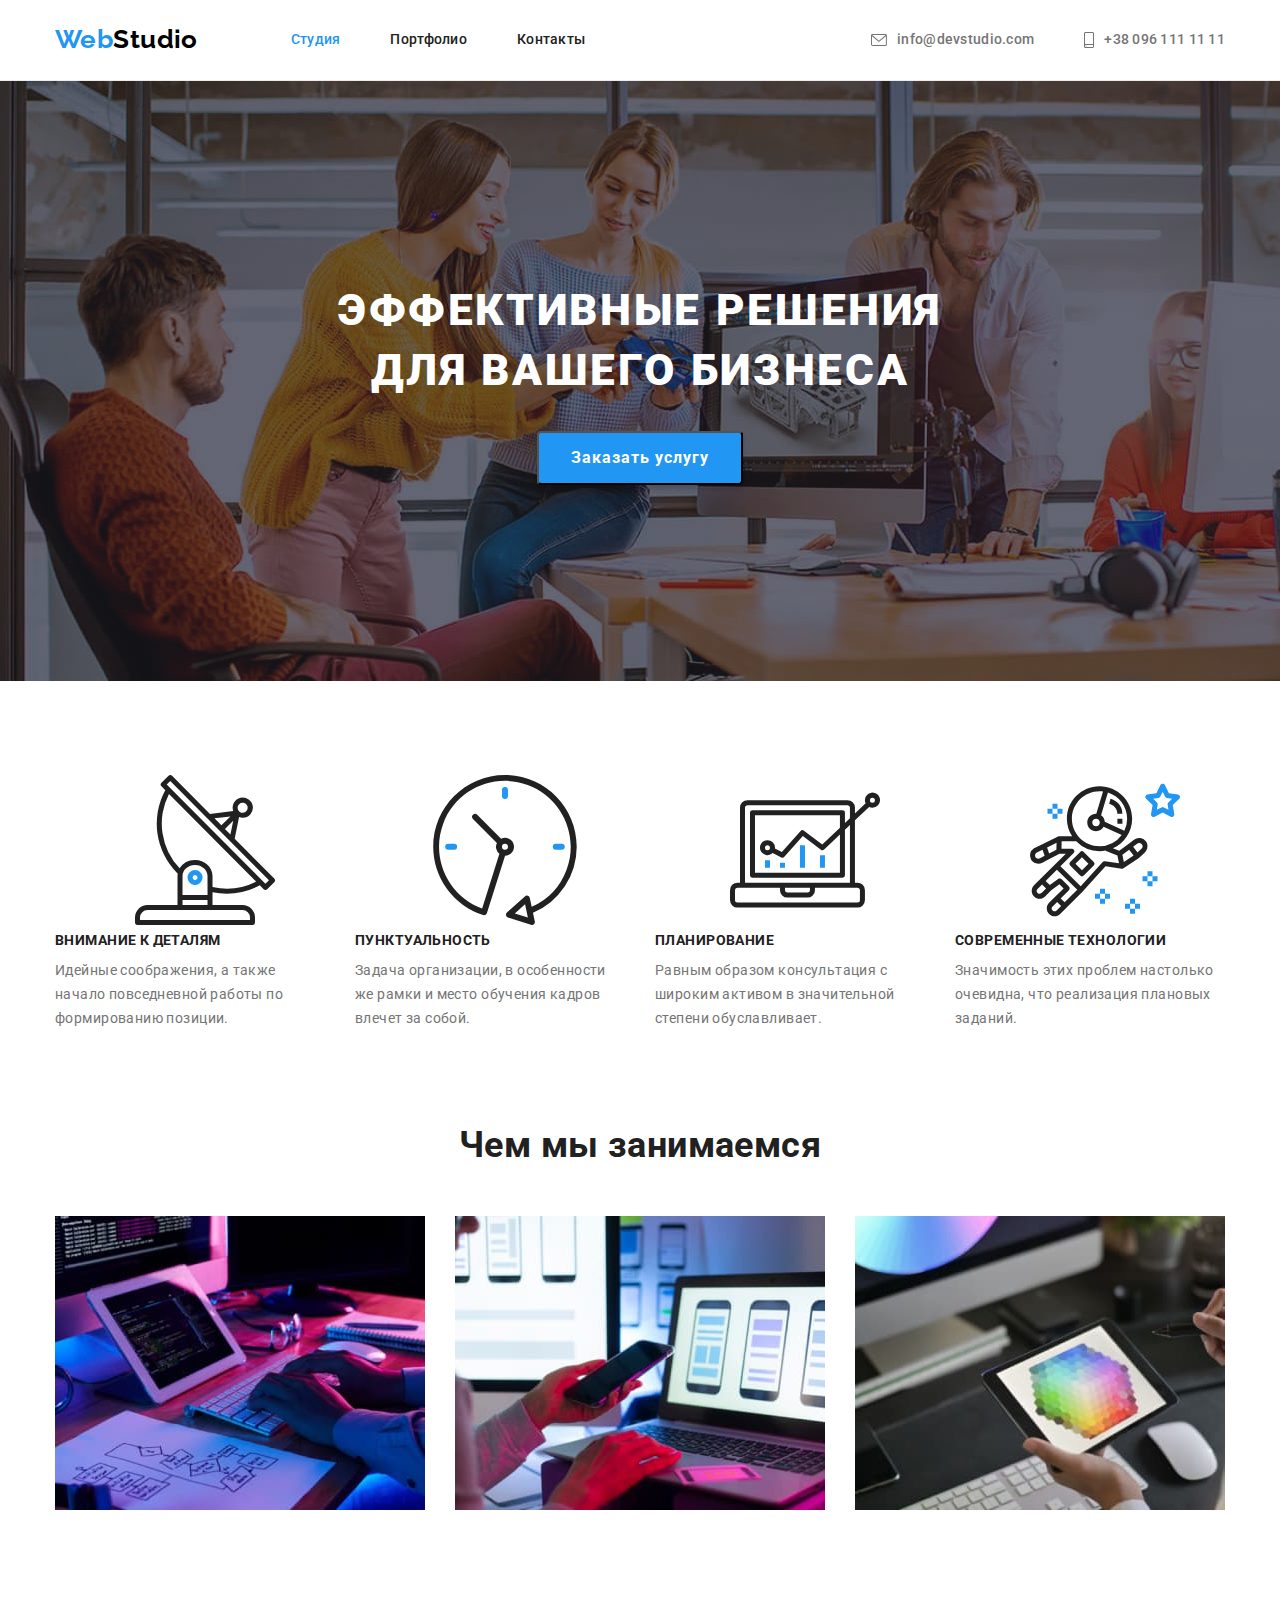
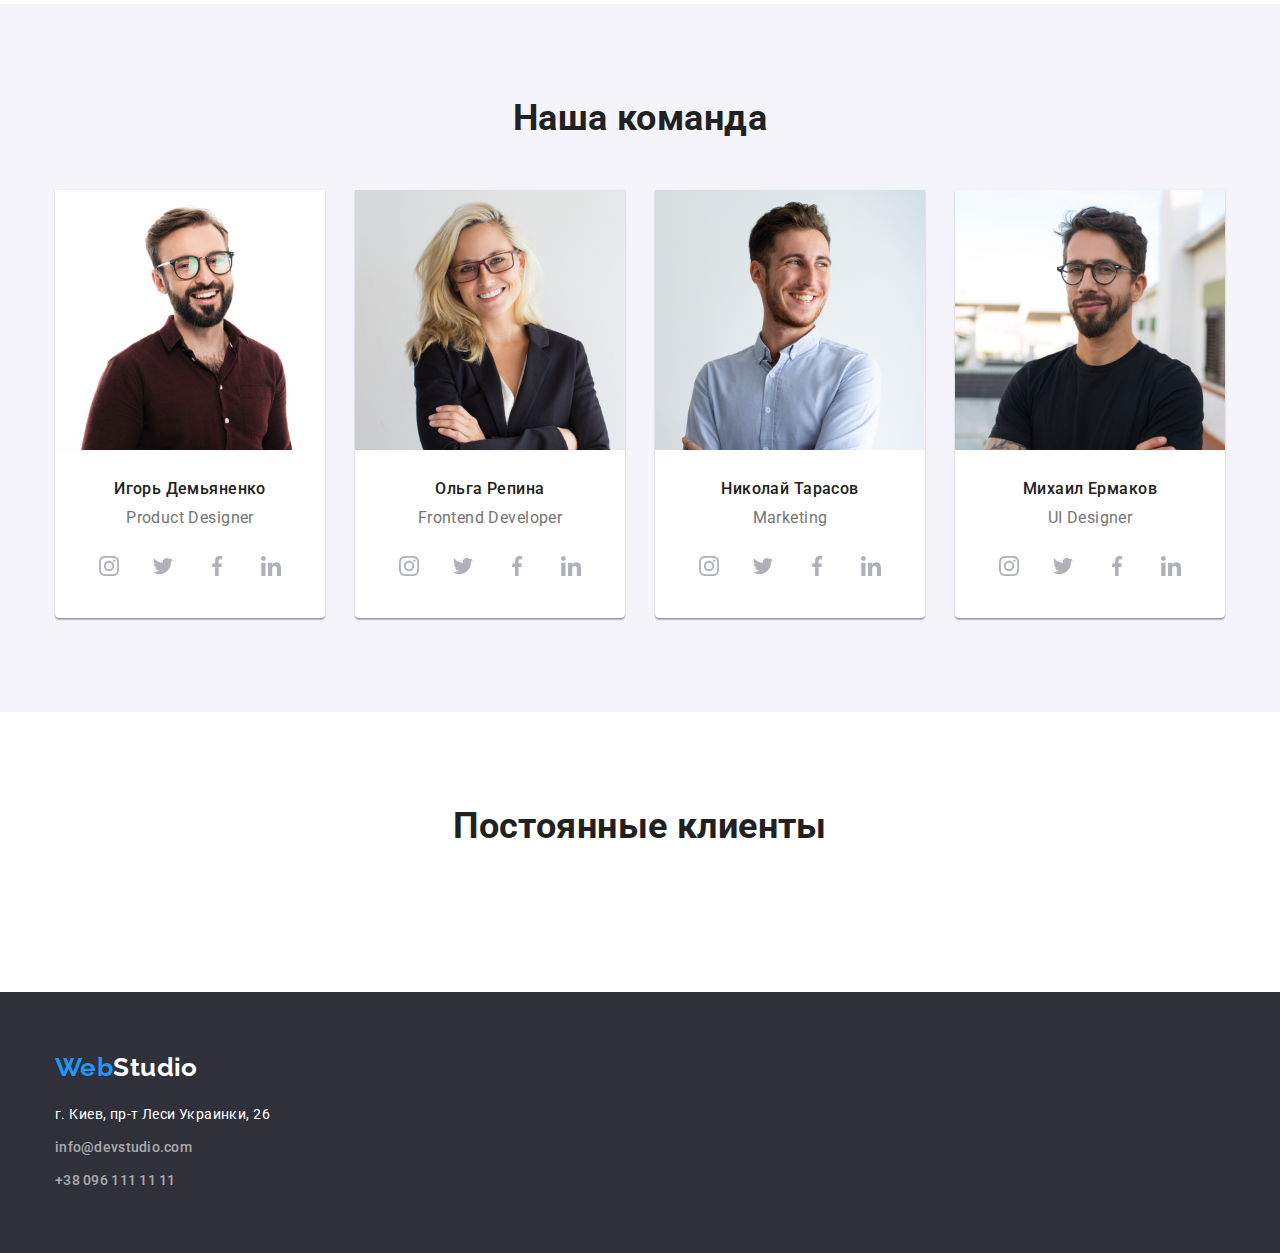
==== index.html @ d8e85909 "Add files via upload" ====
<!DOCTYPE html>
<html lang="ru">
  <head>
    <meta charset="UTF-8" />
    <meta http-equiv="X-UA-Compatible" content="IE=edge" />
    <meta name="viewport" content="width=device-width, initial-scale=1.0" />
    <title>Document</title>
    <link rel="preconnect" href="https://fonts.gstatic.com" />
    <link
      href="https://fonts.googleapis.com/css2?family=Raleway:wght@700&family=Roboto:wght@400;500;700;900&display=swap"
      rel="stylesheet"
    />
    <link
      rel="stylesheet"
      href="https://cdnjs.cloudflare.com/ajax/libs/modern-normalize/1.0.0/modern-normalize.min.css"
    />
    <link rel="stylesheet" href="./css/style.css" />
  </head>
  <body>
    <!--Site heading-->
    <header class="page-header">
      <div class="header-container container">
        <nav class="navigation">
          <a href="" class="logo"><span class="accent-logo">Web</span>Studio</a>
          <ul class="nav-list list">
            <li class="item"><a href="./index.html" class="link current">Студия</a></li>
            <li class="item"><a href="./portfolio.html" class="link">Портфолио</a></li>
            <li class="item"><a href="" class="link">Контакты</a></li>
          </ul>
        </nav>
        <ul class="contacts-nav list">
          <li class="item">
            <a class="contact-link link" href="mailto:info@devstudio.com">
              <svg class="contact-icon" width="16" height="12">
                <use href="./images/icons.svg#icon-mail"></use>
              </svg>
              info@devstudio.com
            </a>
          </li>
          <li class="item">
            <a class="contact-link link" href="tel:+380961111111">
              <svg class="contact-icon" width="10" height="16">
                <use href="./images/icons.svg#icon-tel"></use>
              </svg>
              +38 096 111 11 11
            </a>
          </li>
        </ul>
      </div>
    </header>
    <!--Main heading (hero)-->
    <main>
      <section class="hero">
        <div class="hero-container">
          <h1 class="hero-title">Эффективные решения для вашего бизнеса</h1>
          <button type="button" class="main-button">Заказать услугу</button>
        </div>
      </section>
      <!--Advantages-->
      <section class="section advantages-section">
        <div class="container">
          <ul class="advantages-list list">
            <li class="advantages-item">
              <div>
                <svg>
                  <use href="./images/icons.svg#icon-antenna"></use>
                </svg>
              </div>
              <h3 class="title">Внимание к деталям</h3>
              <p>
                Идейные соображения, а также начало повседневной работы по формированию позиции.
              </p>
            </li>
            <li class="advantages-item">
              <div>
                <svg>
                  <use href="./images/icons.svg#icon-clock"></use>
                </svg>
              </div>
              <h3 class="title">Пунктуальность</h3>
              <p>
                Задача организации, в особенности же рамки и место обучения кадров влечет за собой.
              </p>
            </li>
            <li class="advantages-item">
              <div>
                <svg>
                  <use href="./images/icons.svg#icon-diagram"></use>
                </svg>
              </div>
              <h3 class="title">Планирование</h3>
              <p>
                Равным образом консультация с широким активом в значительной степени обуславливает.
              </p>
            </li>
            <li class="advantages-item">
              <div>
                <svg>
                  <use href="./images/icons.svg#icon-astronaut"></use>
                </svg>
              </div>
              <h3 class="title">Современные технологии</h3>
              <p>Значимость этих проблем настолько очевидна, что реализация плановых заданий.</p>
            </li>
          </ul>
        </div>
      </section>
      <!--Our work-->
      <section class="section ourwork-section">
        <div class="container">
          <h2 class="section-title">Чем мы занимаемся</h2>
          <ul class="work-list list">
            <li class="work-item">
              <img
                src="./images/box1.jpg"
                alt="человек набирает текст на клавиатуре"
                width="370"
                class="work-image"
              />
            </li>
            <li class="work-item">
              <img src="./images/box2.jpg" alt="телефон в руках" width="370" class="work-image" />
            </li>
            <li class="work-item">
              <img src="./images/box3.jpg" alt="планшет в руках" width="370" class="work-image" />
            </li>
          </ul>
        </div>
      </section>
      <!--Our team-->
      <section class="section team-section">
        <div class="container team-container">
          <h2 class="section-title">Наша команда</h2>
          <ul class="team-list list">
            <li class="team-item">
              <img
                class="team-image"
                src="./images/foto1.jpg"
                alt="фото мужчины"
                width="270"
                class="team-image"
              />
              <div class="team-item-description">
                <h3 class="title">Игорь Демьяненко</h3>
                <p class="text">Product Designer</p>
                <ul class="social-list list">
                  <li class="social-list-item">
                    <a href="" class="social-list-link link">
                      <svg class="social-list-icon">
                        <use href="./images/icons.svg#icon-instagram"></use>
                      </svg>
                    </a>
                  </li>
                  <li class="social-list-item">
                    <a href="" class="social-list-link link">
                      <svg class="social-list-icon">
                        <use href="./images/icons.svg#icon-twitter"></use>
                      </svg>
                    </a>
                  </li>
                  <li class="social-list-item">
                    <a href="" class="social-list-link link">
                      <svg class="social-list-icon">
                        <use href="./images/icons.svg#icon-facebook"></use>
                      </svg>
                    </a>
                  </li>
                  <li class="social-list-item">
                    <a href="" class="social-list-link link">
                      <svg class="social-list-icon">
                        <use href="./images/icons.svg#icon-linkedin"></use>
                      </svg>
                    </a>
                  </li>
                </ul>
              </div>
            </li>

            <li class="team-item">
              <img
                class="team-image"
                src="./images/foto2.jpg"
                alt="фото женщины"
                width="270"
                class="team-image"
              />
              <div class="team-item-description">
                <h3 class="title">Ольга Репина</h3>
                <p class="text">Frontend Developer</p>
                <ul class="social-list list">
                  <li class="social-list-item">
                    <a href="" class="social-list-link link">
                      <svg class="social-list-icon">
                        <use href="./images/icons.svg#icon-instagram"></use>
                      </svg>
                    </a>
                  </li>
                  <li class="social-list-item">
                    <a href="" class="social-list-link link">
                      <svg class="social-list-icon">
                        <use href="./images/icons.svg#icon-twitter"></use>
                      </svg>
                    </a>
                  </li>
                  <li class="social-list-item">
                    <a href="" class="social-list-link link">
                      <svg class="social-list-icon">
                        <use href="./images/icons.svg#icon-facebook"></use>
                      </svg>
                    </a>
                  </li>
                  <li class="social-list-item">
                    <a href="" class="social-list-link link">
                      <svg class="social-list-icon">
                        <use href="./images/icons.svg#icon-linkedin"></use>
                      </svg>
                    </a>
                  </li>
                </ul>
              </div>
            </li>

            <li class="team-item">
              <img
                class="team-image"
                src="./images/foto3.jpg"
                alt="фото мужчины"
                width="270"
                class="team-image"
              />
              <div class="team-item-description">
                <h3 class="title">Николай Тарасов</h3>
                <p class="text">Marketing</p>
                <ul class="social-list list">
                  <li class="social-list-item">
                    <a href="" class="social-list-link link">
                      <svg class="social-list-icon">
                        <use href="./images/icons.svg#icon-instagram"></use>
                      </svg>
                    </a>
                  </li>
                  <li class="social-list-item">
                    <a href="" class="social-list-link link">
                      <svg class="social-list-icon">
                        <use href="./images/icons.svg#icon-twitter"></use>
                      </svg>
                    </a>
                  </li>
                  <li class="social-list-item">
                    <a href="" class="social-list-link link">
                      <svg class="social-list-icon">
                        <use href="./images/icons.svg#icon-facebook"></use>
                      </svg>
                    </a>
                  </li>
                  <li class="social-list-item">
                    <a href="" class="social-list-link link">
                      <svg class="social-list-icon">
                        <use href="./images/icons.svg#icon-linkedin"></use>
                      </svg>
                    </a>
                  </li>
                </ul>
              </div>
            </li>

            <li class="team-item">
              <img
                class="team-image"
                src="./images/foto4.jpg"
                alt="фото мужчины"
                width="270"
                class="team-image"
              />
              <div class="team-item-description">
                <h3 class="title">Михаил Ермаков</h3>
                <p class="text">UI Designer</p>
                <ul class="social-list list">
                  <li class="social-list-item">
                    <a href="" class="social-list-link link">
                      <svg class="social-list-icon">
                        <use href="./images/icons.svg#icon-instagram"></use>
                      </svg>
                    </a>
                  </li>
                  <li class="social-list-item">
                    <a href="" class="social-list-link link">
                      <svg class="social-list-icon">
                        <use href="./images/icons.svg#icon-twitter"></use>
                      </svg>
                    </a>
                  </li>
                  <li class="social-list-item">
                    <a href="" class="social-list-link link">
                      <svg class="social-list-icon">
                        <use href="./images/icons.svg#icon-facebook"></use>
                      </svg>
                    </a>
                  </li>
                  <li class="social-list-item">
                    <a href="" class="social-list-link link">
                      <svg class="social-list-icon">
                        <use href="./images/icons.svg#icon-linkedin"></use>
                      </svg>
                    </a>
                  </li>
                </ul>
              </div>
            </li>
          </ul>
        </div>
      </section>
      <section class="section clients-section">
        <div class="container">
          <h2 class="section-title">Постоянные клиенты</h2>
          <ul class="clients-list list">
            <li><a href=""></a></li>
            <li><a href=""></a></li>
            <li><a href=""></a></li>
            <li><a href=""></a></li>
            <li><a href=""></a></li>
            <li><a href=""></a></li>
          </ul>
        </div>
      </section>
    </main>
    <footer class="footer">
      <div class="container">
        <a href="/" class="logo-light"><span class="accent-logo">Web</span>Studio</a>
        <ul class="footer-contacts list">
          <li class="footer-item">
            <address class="address">г. Киев, пр-т Леси Украинки, 26</address>
          </li>
          <li class="footer-item">
            <a href="mailto:info@devstudio.com" class="footer-contact">info@devstudio.com</a>
          </li>
          <li class="footer-item">
            <a href="tel:+380961111111" class="footer-contact">+38 096 111 11 11</a>
          </li>
        </ul>
      </div>
    </footer>
  </body>
</html>
---- css/style.css ----
:root {
  --primery-text-color: #757575;
  --title-text-color: #212121;
  --accent-color: #2196f3;
  --primery-bgc: #fff;
  --secondary-bgc: #f5f4fa;
  --accent-bgc: #2f303a;
  --accent-hover-color: #188ce8;
  --web-color: #000;
}

html {
  box-sizing: border-box;
}

*,
*::before,
*::after {
  box-sizing: inherit;
}

body {
  background-color: var(--primery-bgc);
  color: var(--primery-text-color);

  font-family: Roboto, sans-serif;
  letter-spacing: 0.03em;
  font-size: 14px;
  line-height: 1.71;
}

h1,
h2,
h3,
h4,
h5,
h6,
p {
  margin-top: 0;
  margin-bottom: 0;
}

img {
  display: block;
}

.list {
  padding: 0;
  margin: 0;
  list-style: none;
}

.link {
  text-decoration: none;
}

.container {
  width: 1200px;
  margin: 0 auto;
  padding-left: 15px;
  padding-right: 15px;
}

.section {
  padding-top: 94px;
  padding-bottom: 94px;
}

.visually-hidden {
  position: absolute;
  width: 1px;
  height: 1px;
  margin: -1px;
  border: 0;
  padding: 0;

  white-space: nowrap;
  clip-path: inset(100%);
  clip: rect(0 0 0 0);
  overflow: hidden;
}

/* ============ Шапка сайта ========== */

.page-header {
  border-bottom: 1px solid #ececec;
}

/* =========== Стилизация логотипа =========*/

.logo {
  margin-right: 93px;

  color: var(--web-color);

  font-family: Raleway, sans-serif;
  font-weight: bold;
  font-size: 26px;
  line-height: 1.2;
}
.accent-logo {
  color: var(--accent-color);
}

/* ============== Стилизация панели навигации =====*/

.navigation a,
.contacts-nav a {
  text-decoration: none;
}

.nav-list {
  display: flex;
}

.nav-list .item + .item {
  margin-left: 50px;
}

.nav-list .link {
  display: block;
  padding-top: 32px;
  padding-bottom: 32px;

  color: var(--title-text-color);

  font-weight: 500;
  font-size: 14px;
  line-height: 1.14;
  letter-spacing: 0.02em;
}

.nav-list .link:hover,
.nav-list .link:focus {
  color: var(--accent-color);
}

.nav-list .link.current {
  color: var(--accent-color);
}

.contacts-nav {
  display: flex;
  margin-left: auto;
}

.contacts-nav .item + .item {
  margin-left: 50px;
}

.contact-link {
  display: flex;
  align-items: center;
  color: var(--primery-text-color);

  font-weight: 500;
  font-size: 14px;
  line-height: 1.14;
  letter-spacing: 0.02em;
}

.contact-link:hover,
.contact-link:focus {
  color: var(--accent-color);
}

.header-container,
.navigation {
  display: flex;
  align-items: center;
}

.contact-link:hover .contact-icon,
.contact-link:focus .contact-icon {
  fill: var(--accent-color);
}

.contact-icon {
  margin-right: 10px;
  fill: var(--primery-text-color);
}

/* =========== Hero =============*/

.hero {
  padding: 200px 0;
  max-width: 1600px;
  height: 600px;
  background-color: #c4c4c4;
  background-image: linear-gradient(to right, rgba(47, 48, 58, 0.4), rgba(47, 48, 58, 0.4)),
    url('../images/hero.jpg');
}

.hero-container {
  display: block;
  width: 696px;
  text-align: center;
  margin-left: auto;
  margin-right: auto;
}

.hero-title {
  margin-bottom: 30px;

  color: var(--primery-bgc);

  font-weight: 900;
  font-size: 44px;
  line-height: 1.36;
  text-align: center;
  letter-spacing: 0.06em;
  text-transform: uppercase;
}
.main-button {
  display: inline-block;
  border-radius: 4px;
  min-width: 200px;
  padding: 10px 32px;

  color: var(--primery-bgc);
  background-color: var(--accent-color);
  box-shadow: 0px 4px 4px rgba(0, 0, 0, 0.15);

  font-family: inherit;
  font-weight: bold;
  font-size: 16px;
  line-height: 1.87;
  align-items: center;
  text-align: center;
  letter-spacing: 0.06em;
}

.main-button:hover,
.main-button:focus {
  background-color: var(--accent-hover-color);
}

/* ============= Sections =============*/

.section-title {
  color: var(--title-text-color);

  font-weight: bold;
  font-size: 36px;
  line-height: 1.16;
  text-align: center;
}

/* ============= Advantages Section =========*/

.advantages-section {
  padding-bottom: 47px;
}

.advantages-list .title {
  margin-bottom: 10px;

  color: var(--title-text-color);

  font-weight: bold;
  font-size: 14px;
  line-height: 1.14;
  text-transform: uppercase;
}

.advantages-list {
  display: flex;
}

.advantages-item {
  width: 270px;
}

.advantages-item:not(:last-child) {
  margin-right: 30px;
}
/* ========== Our works section ===========*/

.work-list {
  display: flex;
}

.work-item + .work-item {
  margin-left: 30px;
}

.ourwork-section {
  padding-top: 47px;
}

.ourwork-section .section-title {
  margin-bottom: 50px;
}

/* ========== Our team section ===========*/

.team-section .section-title {
  margin-bottom: 50px;
}

.team-section {
  background-color: var(--secondary-bgc);
}

.team-list {
  display: flex;
}

.team-item + .team-item {
  margin-left: 30px;
}

.team-item {
  width: 270px;
  background-color: var(--primery-bgc);
  box-shadow: 0px 1px 3px rgba(0, 0, 0, 0.12), 0px 1px 1px rgba(0, 0, 0, 0.14),
    0px 2px 1px rgba(0, 0, 0, 0.2);
  border-radius: 0px 0px 4px 4px;
}

.team-item-description {
  margin-top: 30px;
  margin-bottom: 30px;
  padding-left: 32px;
  padding-right: 32px;
}

.team-list .title {
  margin-bottom: 10px;

  color: var(--title-text-color);

  font-weight: 500;
  font-size: 16px;
  line-height: 1.18;
  text-align: center;
}

.team-list .text {
  margin-bottom: 16px;
  font-size: 16px;
  line-height: 1.18;
  text-align: center;
}

.social-list {
  display: flex;
  justify-content: space-between;
}

.social-list-link {
  display: flex;
  align-items: center;
  justify-content: center;
  width: 44px;
  height: 44px;
  background-color: transparent;
  border-radius: 50%;
}

.social-list-link:hover,
.social-list-link:focus {
  background-color: var(--accent-color);
}

.social-list-icon {
  width: 20px;
  height: 20px;
  fill: #afb1b8;
}

.social-list-link:hover .social-list-icon,
.social-list-link:focus .social-list-icon {
  fill: var(--primery-bgc);
}

/* ============ Clients section ============= */
.clients-section .section-title {
  margin-bottom: 50px;
}

/* =========== Footer =========*/

.footer {
  padding-top: 60px;
  padding-bottom: 60px;

  background-color: var(--accent-bgc);
}
.footer a {
  text-decoration: none;
}
.logo-light {
  display: block;
  margin-bottom: 20px;
  color: var(--primery-bgc);

  font-family: Raleway, sans-serif;
  font-weight: bold;
  font-size: 26px;
  line-height: 1.2;
}

.footer-item {
  margin-bottom: 9px;
}
.footer-item:last-child {
  margin-bottom: 0;
}

.address {
  color: var(--primery-bgc);

  font-style: normal;
  font-size: 14px;
  line-height: 1.71;
}
.footer-contact {
  color: rgba(255, 255, 255, 0.6);

  font-weight: 500;
  font-size: 14px;
  line-height: 1.14;
  letter-spacing: 0.02em;
}
.footer-contact:hover,
.footer-contact:focus {
  color: var(--accent-color);
}

/* ============== Portfolio page =============*/

/* ============ Buttons (filtr) section ==========*/
/* .buttons-container {
  width: 611px;
  margin: 0 auto 34px;
} */

.buttons-list {
  display: flex;
  justify-content: center;
  margin-bottom: 50px;
}
.button-item + .button-item {
  margin-left: 8px;
}

.button {
  padding: 6px 22px;
  border: 0;
  border-radius: 4px;
  box-shadow: 0px 3px 1px rgba(0, 0, 0, 0.1), 0px 1px 2px rgba(0, 0, 0, 0.08),
    0px 2px 2px rgba(0, 0, 0, 0.12);

  color: var(--title-text-color);
  background-color: var(--secondary-bgc);
  font-family: inherit;
  font-weight: 500;
  font-size: 16px;
  line-height: 1.62;
  text-align: center;
  cursor: pointer;
}
.button:hover,
.button:focus,
.button:active {
  color: var(--primery-bgc);
  background-color: var(--accent-color);
}

/* ============ Galery section ============*/
.work-items {
  display: flex;
  flex-wrap: wrap;
}

.work-items .item {
  width: 370px;
}

.work-items .item:not(:nth-child(3n)) {
  margin-right: 30px;
}
.work-items .item:not(:nth-last-child(-n + 3)) {
  margin-bottom: 30px;
}

.item-description {
  padding: 20px 24px;
  border: 1px solid #eee;
  border-top: transparent;
}

.work-items .title {
  margin-bottom: 4px;

  color: var(--title-text-color);

  font-weight: bold;
  font-size: 18px;
  line-height: 2;
  letter-spacing: 0.06em;
}
.work-items a {
  color: var(--primery-text-color);
  text-decoration: none;
}
.work-items p {
  font-size: 16px;
  line-height: 1.87;
}
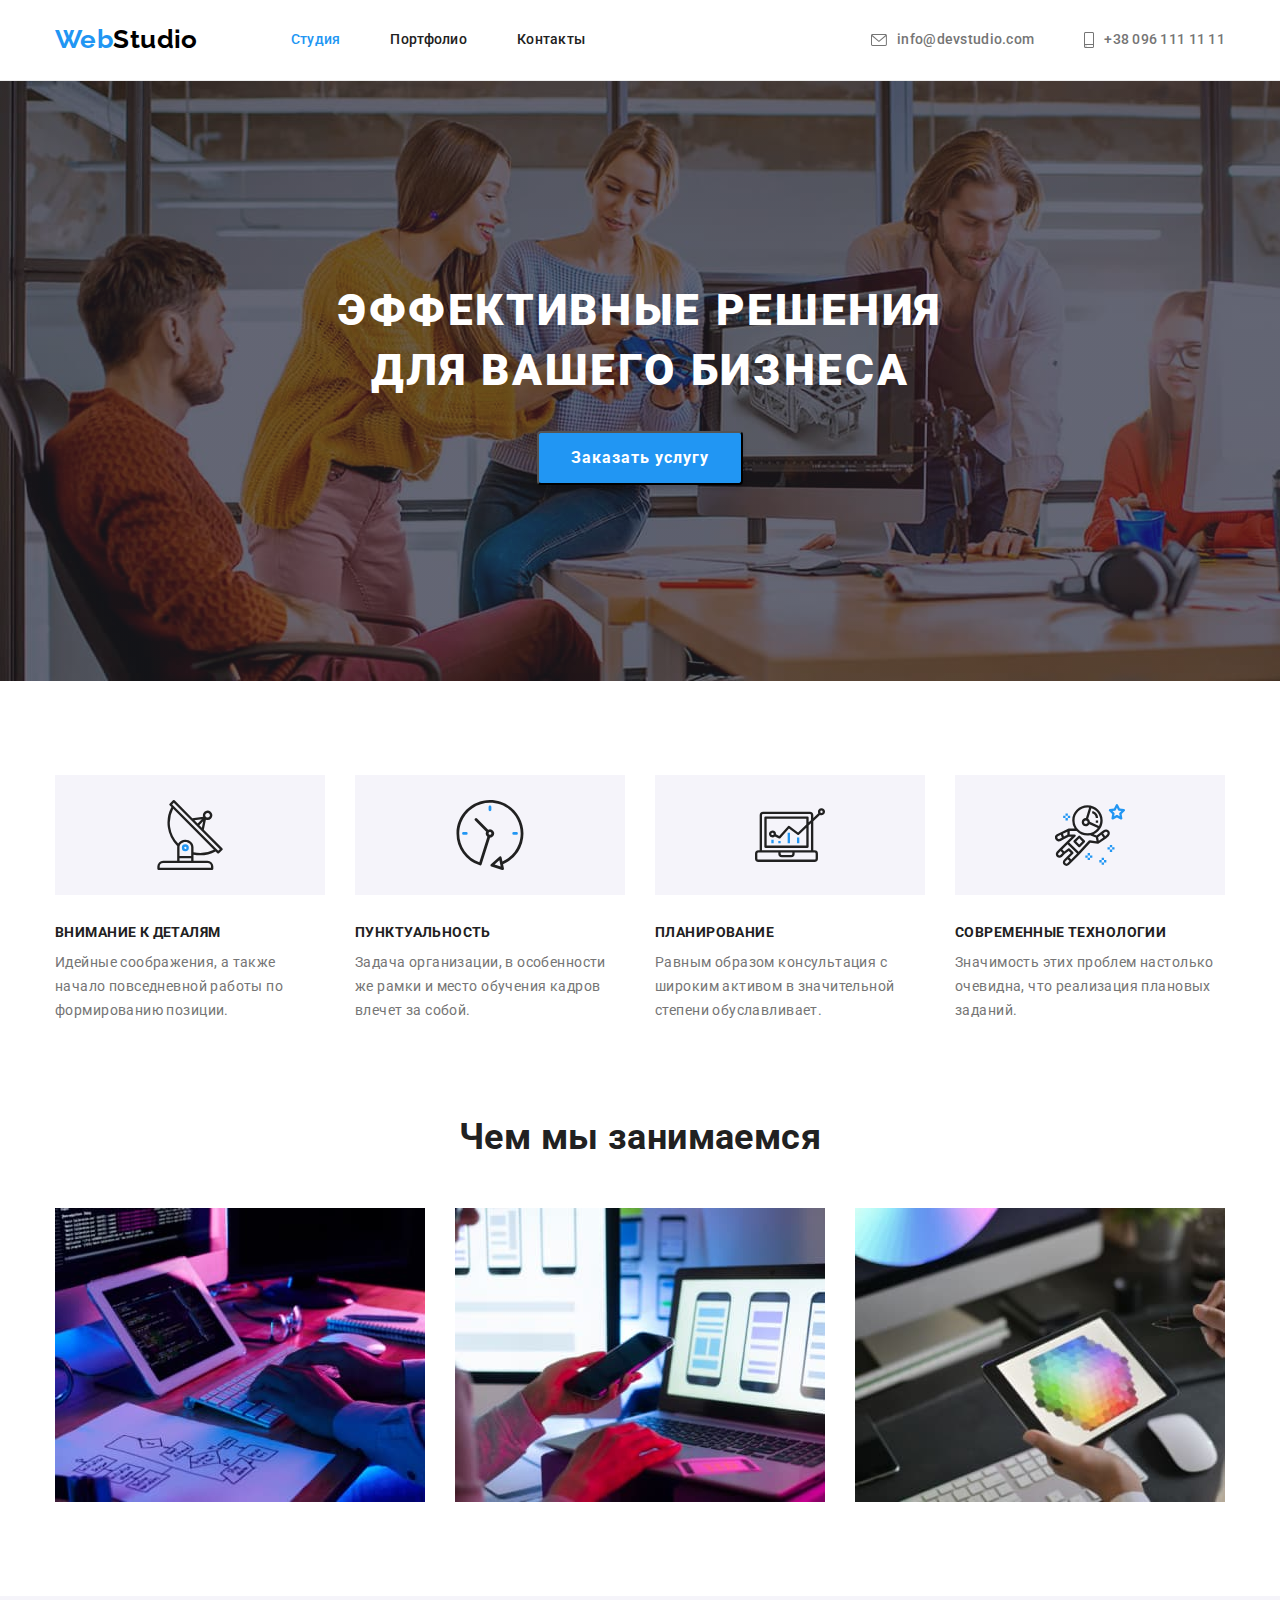
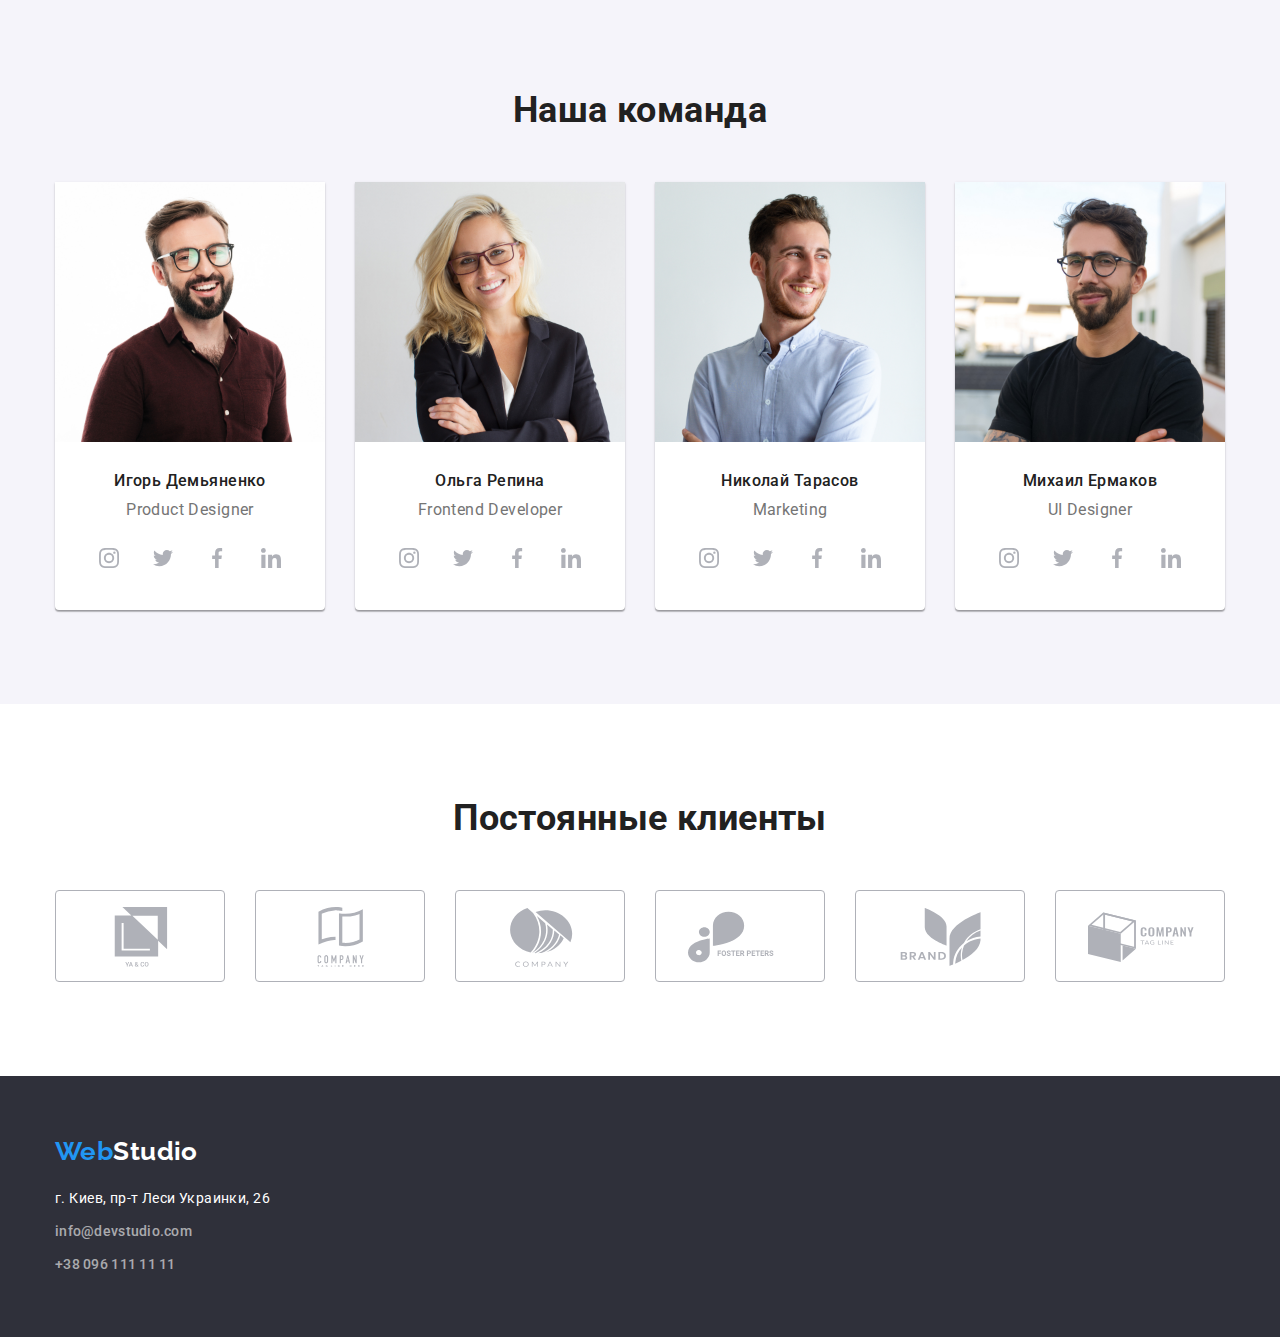
==== commit f58a56b2: "Добавлена секция клиенты" ====
--- a/index.html
+++ b/index.html
@@ -23,8 +23,12 @@
         <nav class="navigation">
           <a href="" class="logo"><span class="accent-logo">Web</span>Studio</a>
           <ul class="nav-list list">
-            <li class="item"><a href="./index.html" class="link current">Студия</a></li>
-            <li class="item"><a href="./portfolio.html" class="link">Портфолио</a></li>
+            <li class="item">
+              <a href="./index.html" class="link current">Студия</a>
+            </li>
+            <li class="item">
+              <a href="./portfolio.html" class="link">Портфолио</a>
+            </li>
             <li class="item"><a href="" class="link">Контакты</a></li>
           </ul>
         </nav>
@@ -61,46 +65,52 @@
         <div class="container">
           <ul class="advantages-list list">
             <li class="advantages-item">
-              <div>
-                <svg>
+              <div class="advantages-icon-container">
+                <svg class="advantages-icon" width="70" height="70">
                   <use href="./images/icons.svg#icon-antenna"></use>
                 </svg>
               </div>
               <h3 class="title">Внимание к деталям</h3>
               <p>
-                Идейные соображения, а также начало повседневной работы по формированию позиции.
+                Идейные соображения, а также начало повседневной работы по
+                формированию позиции.
               </p>
             </li>
             <li class="advantages-item">
-              <div>
-                <svg>
+              <div class="advantages-icon-container">
+                <svg class="advantages-icon" width="70" height="70">
                   <use href="./images/icons.svg#icon-clock"></use>
                 </svg>
               </div>
               <h3 class="title">Пунктуальность</h3>
               <p>
-                Задача организации, в особенности же рамки и место обучения кадров влечет за собой.
+                Задача организации, в особенности же рамки и место обучения
+                кадров влечет за собой.
               </p>
             </li>
             <li class="advantages-item">
-              <div>
-                <svg>
+              <div class="advantages-icon-container">
+                <svg class="advantages-icon" width="70" height="70">
                   <use href="./images/icons.svg#icon-diagram"></use>
                 </svg>
               </div>
               <h3 class="title">Планирование</h3>
               <p>
-                Равным образом консультация с широким активом в значительной степени обуславливает.
+                Равным образом консультация с широким активом в значительной
+                степени обуславливает.
               </p>
             </li>
             <li class="advantages-item">
-              <div>
-                <svg>
+              <div class="advantages-icon-container">
+                <svg class="advantages-icon" width="70" height="70">
                   <use href="./images/icons.svg#icon-astronaut"></use>
                 </svg>
               </div>
               <h3 class="title">Современные технологии</h3>
-              <p>Значимость этих проблем настолько очевидна, что реализация плановых заданий.</p>
+              <p>
+                Значимость этих проблем настолько очевидна, что реализация
+                плановых заданий.
+              </p>
             </li>
           </ul>
         </div>
@@ -119,10 +129,20 @@
               />
             </li>
             <li class="work-item">
-              <img src="./images/box2.jpg" alt="телефон в руках" width="370" class="work-image" />
+              <img
+                src="./images/box2.jpg"
+                alt="телефон в руках"
+                width="370"
+                class="work-image"
+              />
             </li>
             <li class="work-item">
-              <img src="./images/box3.jpg" alt="планшет в руках" width="370" class="work-image" />
+              <img
+                src="./images/box3.jpg"
+                alt="планшет в руках"
+                width="370"
+                class="work-image"
+              />
             </li>
           </ul>
         </div>
@@ -310,32 +330,77 @@
           </ul>
         </div>
       </section>
+
+      <!-- Clients-section -->
+
       <section class="section clients-section">
         <div class="container">
           <h2 class="section-title">Постоянные клиенты</h2>
           <ul class="clients-list list">
-            <li><a href=""></a></li>
-            <li><a href=""></a></li>
-            <li><a href=""></a></li>
-            <li><a href=""></a></li>
-            <li><a href=""></a></li>
-            <li><a href=""></a></li>
+            <li>
+              <a class="client-link link" href="">
+                <svg class="client-icon" width="106" height="60">
+                  <use href="./images/icons.svg#icon-client1"></use>
+                </svg>
+              </a>
+            </li>
+            <li>
+              <a class="client-link link" href="">
+                <svg class="client-icon" width="106" height="60">
+                  <use href="./images/icons.svg#icon-client2"></use>
+                </svg>
+              </a>
+            </li>
+            <li>
+              <a class="client-link link" href="">
+                <svg class="client-icon" width="106" height="60">
+                  <use href="./images/icons.svg#icon-client3"></use>
+                </svg>
+              </a>
+            </li>
+            <li>
+              <a class="client-link link" href="">
+                <svg class="client-icon" width="106" height="60">
+                  <use href="./images/icons.svg#icon-client4"></use>
+                </svg>
+              </a>
+            </li>
+            <li>
+              <a class="client-link link" href="">
+                <svg class="client-icon" width="106" height="60">
+                  <use href="./images/icons.svg#icon-client5"></use>
+                </svg>
+              </a>
+            </li>
+            <li>
+              <a class="client-link link" href="">
+                <svg class="client-icon" width="106" height="60">
+                  <use href="./images/icons.svg#icon-client6"></use>
+                </svg>
+              </a>
+            </li>
           </ul>
         </div>
       </section>
     </main>
     <footer class="footer">
       <div class="container">
-        <a href="/" class="logo-light"><span class="accent-logo">Web</span>Studio</a>
+        <a href="/" class="logo-light"
+          ><span class="accent-logo">Web</span>Studio</a
+        >
         <ul class="footer-contacts list">
           <li class="footer-item">
             <address class="address">г. Киев, пр-т Леси Украинки, 26</address>
           </li>
           <li class="footer-item">
-            <a href="mailto:info@devstudio.com" class="footer-contact">info@devstudio.com</a>
+            <a href="mailto:info@devstudio.com" class="footer-contact"
+              >info@devstudio.com</a
+            >
           </li>
           <li class="footer-item">
-            <a href="tel:+380961111111" class="footer-contact">+38 096 111 11 11</a>
+            <a href="tel:+380961111111" class="footer-contact"
+              >+38 096 111 11 11</a
+            >
           </li>
         </ul>
       </div>
--- a/css/style.css
+++ b/css/style.css
@@ -187,8 +187,12 @@
   max-width: 1600px;
   height: 600px;
   background-color: #c4c4c4;
-  background-image: linear-gradient(to right, rgba(47, 48, 58, 0.4), rgba(47, 48, 58, 0.4)),
-    url('../images/hero.jpg');
+  background-image: linear-gradient(
+      to right,
+      rgba(47, 48, 58, 0.4),
+      rgba(47, 48, 58, 0.4)
+    ),
+    url("../images/hero.jpg");
 }
 
 .hero-container {
@@ -273,6 +277,16 @@
 
 .advantages-item:not(:last-child) {
   margin-right: 30px;
+}
+
+.advantages-icon-container {
+  width: 270px;
+  height: 120px;
+  margin-bottom: 30px;
+  background-color: #f5f4fa;
+}
+.advantages-icon {
+  margin: 25px 100px;
 }
 /* ========== Our works section ===========*/
 
@@ -379,6 +393,33 @@
   margin-bottom: 50px;
 }
 
+.clients-list {
+  display: flex;
+  justify-content: space-between;
+}
+
+.client-link {
+  display: block;
+  width: 170px;
+  height: 92px;
+  border: 1px solid #afb1b8;
+  border-radius: 4px;
+}
+
+.client-link:hover,
+.client-link:focus {
+  border-color: var(--accent-color);
+}
+
+.client-icon {
+  margin: 16px 32px;
+  fill: #afb1b8;
+}
+
+.client-link:hover .client-icon,
+.client-link:focus .client-icon {
+  fill: var(--accent-color);
+}
 /* =========== Footer =========*/
 
 .footer {
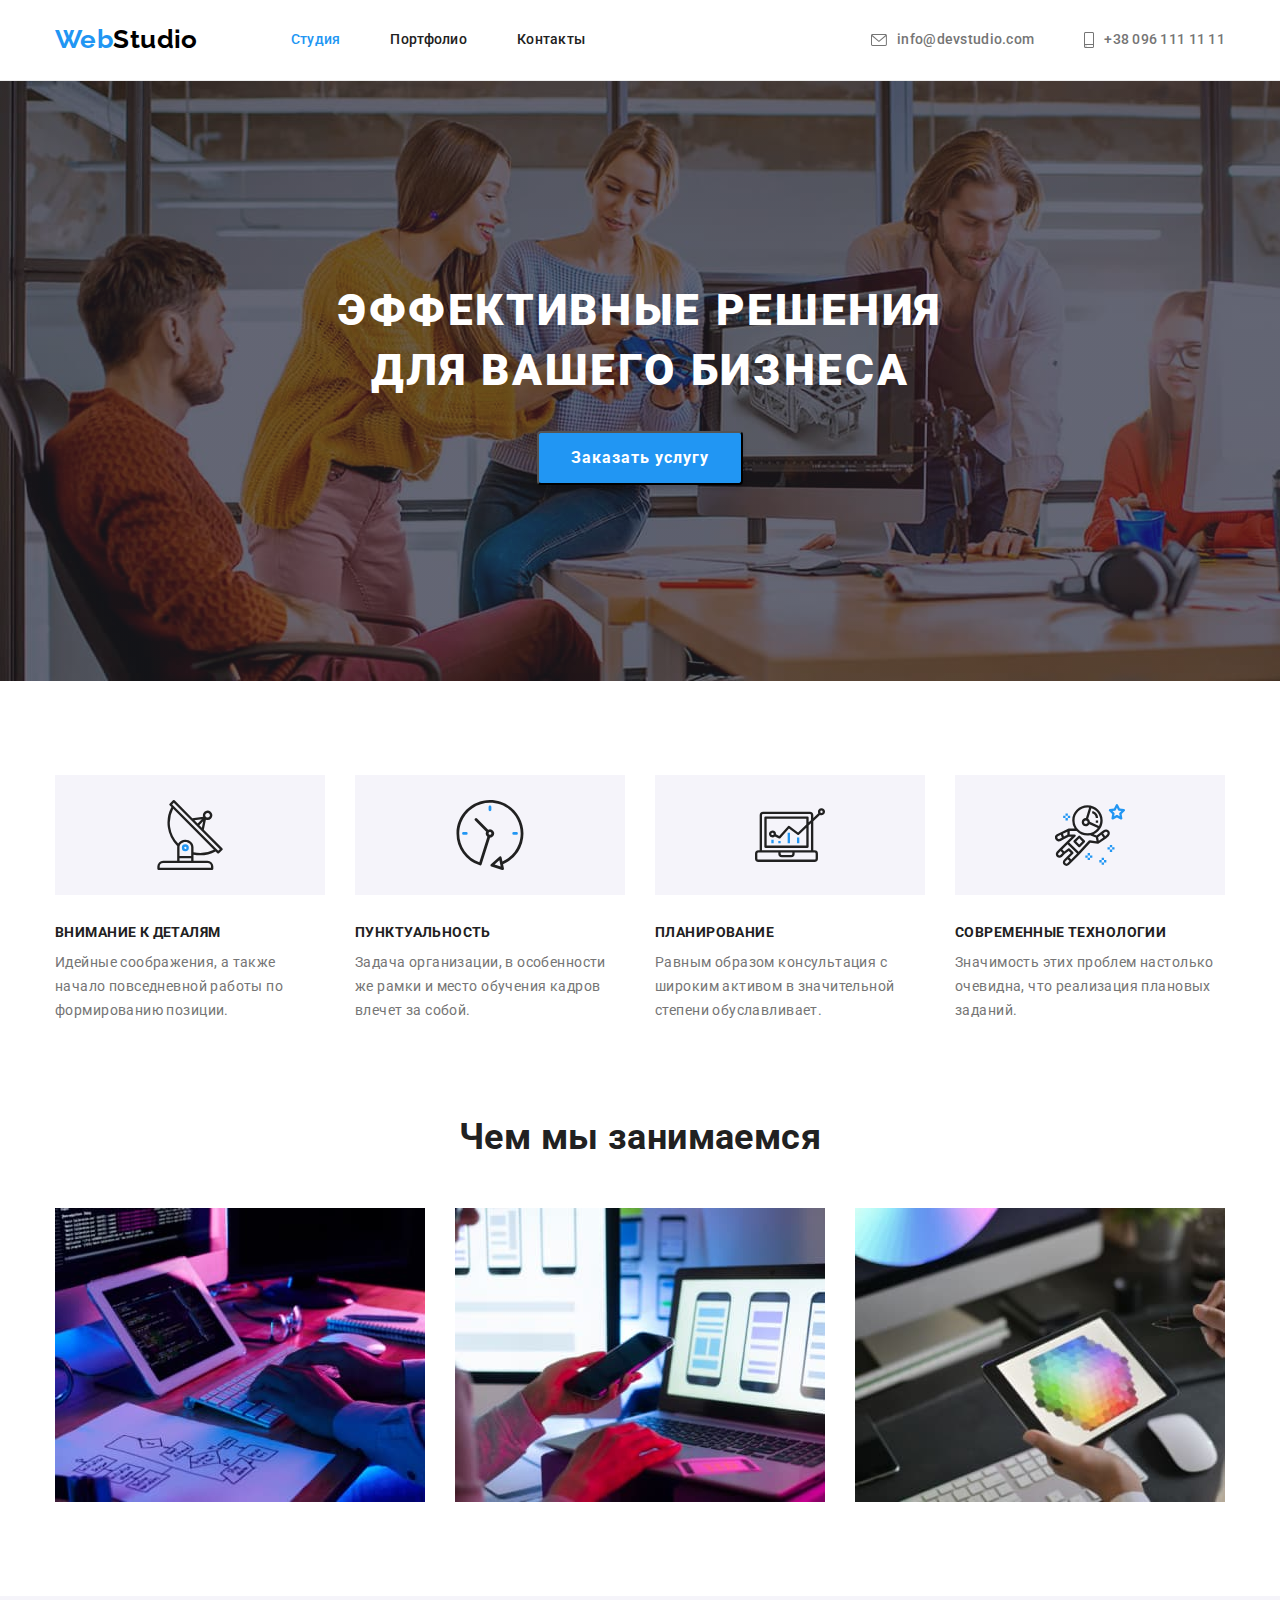
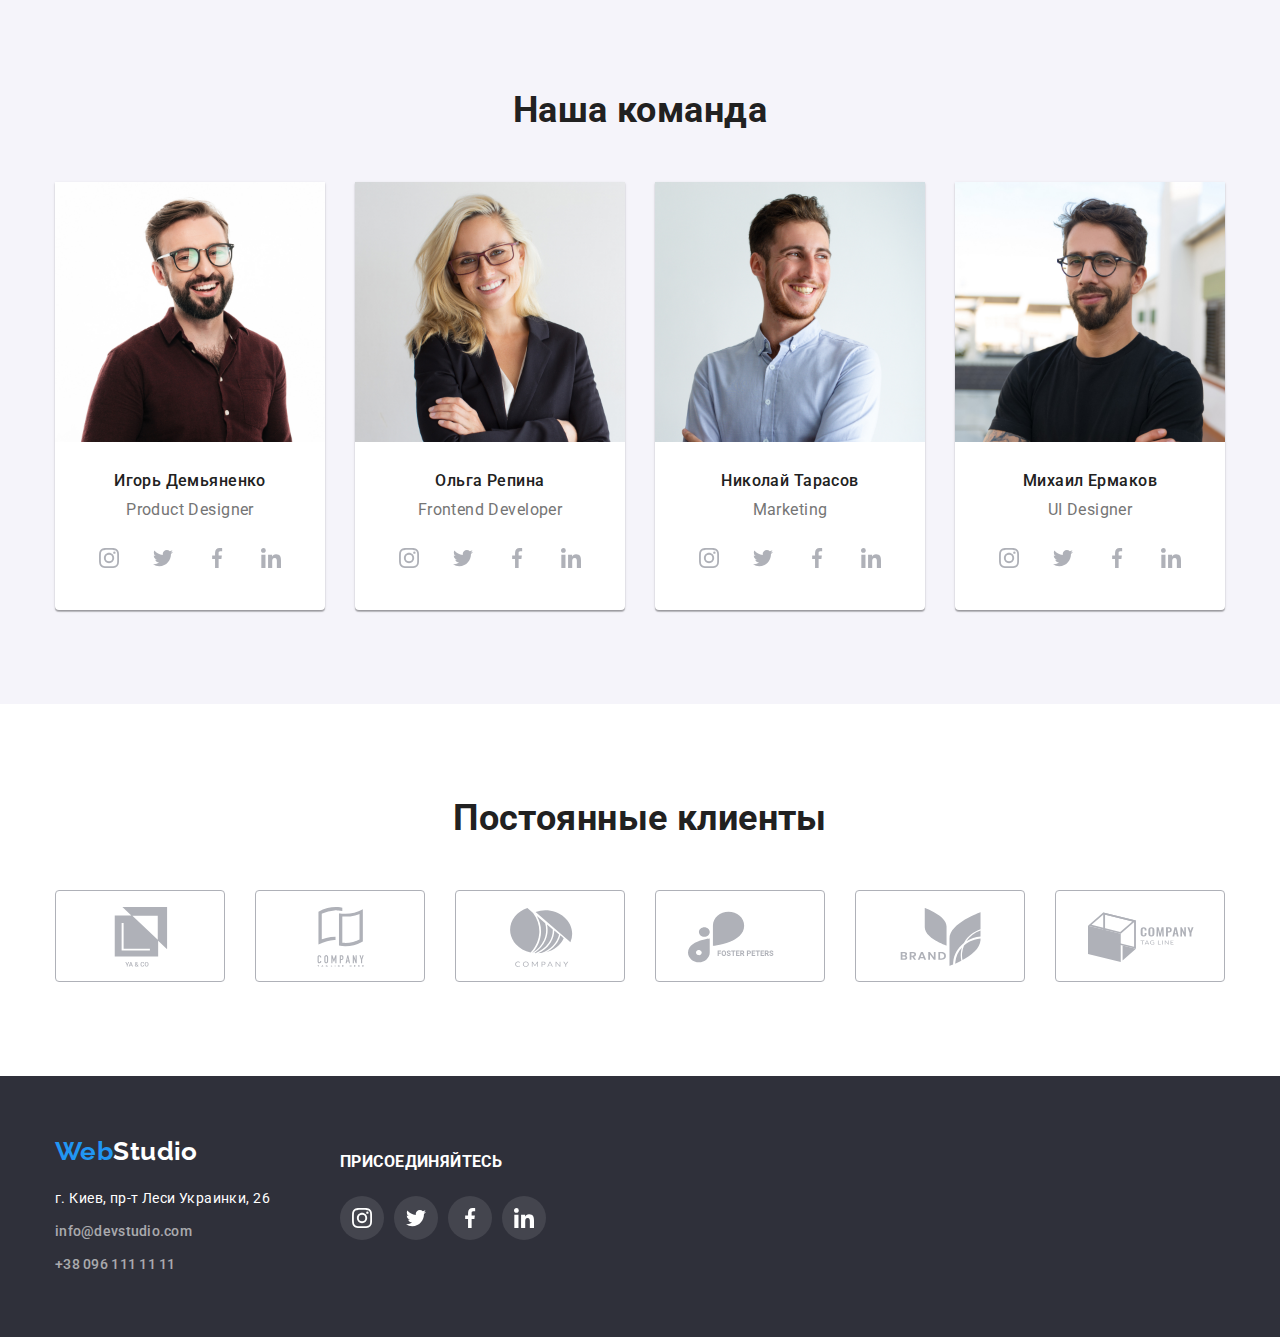
==== commit 4873f4cd: "Добавлены все иконки" ====
--- a/index.html
+++ b/index.html
@@ -158,7 +158,6 @@
                 src="./images/foto1.jpg"
                 alt="фото мужчины"
                 width="270"
-                class="team-image"
               />
               <div class="team-item-description">
                 <h3 class="title">Игорь Демьяненко</h3>
@@ -202,7 +201,6 @@
                 src="./images/foto2.jpg"
                 alt="фото женщины"
                 width="270"
-                class="team-image"
               />
               <div class="team-item-description">
                 <h3 class="title">Ольга Репина</h3>
@@ -246,7 +244,6 @@
                 src="./images/foto3.jpg"
                 alt="фото мужчины"
                 width="270"
-                class="team-image"
               />
               <div class="team-item-description">
                 <h3 class="title">Николай Тарасов</h3>
@@ -290,7 +287,6 @@
                 src="./images/foto4.jpg"
                 alt="фото мужчины"
                 width="270"
-                class="team-image"
               />
               <div class="team-item-description">
                 <h3 class="title">Михаил Ермаков</h3>
@@ -383,26 +379,62 @@
         </div>
       </section>
     </main>
+    <!-- Footer -->
     <footer class="footer">
-      <div class="container">
-        <a href="/" class="logo-light"
-          ><span class="accent-logo">Web</span>Studio</a
-        >
-        <ul class="footer-contacts list">
-          <li class="footer-item">
-            <address class="address">г. Киев, пр-т Леси Украинки, 26</address>
-          </li>
-          <li class="footer-item">
-            <a href="mailto:info@devstudio.com" class="footer-contact"
-              >info@devstudio.com</a
-            >
-          </li>
-          <li class="footer-item">
-            <a href="tel:+380961111111" class="footer-contact"
-              >+38 096 111 11 11</a
-            >
-          </li>
-        </ul>
+      <div class="container footer-container">
+        <div class="container-address">
+          <a href="/" class="logo-light"
+            ><span class="accent-logo">Web</span>Studio</a
+          >
+          <ul class="footer-contacts list">
+            <li class="footer-item">
+              <address class="address">г. Киев, пр-т Леси Украинки, 26</address>
+            </li>
+            <li class="footer-item">
+              <a href="mailto:info@devstudio.com" class="footer-contact"
+                >info@devstudio.com</a
+              >
+            </li>
+            <li class="footer-item">
+              <a href="tel:+380961111111" class="footer-contact"
+                >+38 096 111 11 11</a
+              >
+            </li>
+          </ul>
+        </div>
+        <div class="container-social-list">
+          <h3 class="social-list-title title">присоединяйтесь</h3>
+          <ul class="social-list list">
+            <li class="social-list-item">
+              <a href="" class="social-list-link link">
+                <svg class="social-list-icon">
+                  <use href="./images/icons.svg#icon-instagram"></use>
+                </svg>
+              </a>
+            </li>
+            <li class="social-list-item">
+              <a href="" class="social-list-link link">
+                <svg class="social-list-icon">
+                  <use href="./images/icons.svg#icon-twitter"></use>
+                </svg>
+              </a>
+            </li>
+            <li class="social-list-item">
+              <a href="" class="social-list-link link">
+                <svg class="social-list-icon">
+                  <use href="./images/icons.svg#icon-facebook"></use>
+                </svg>
+              </a>
+            </li>
+            <li class="social-list-item">
+              <a href="" class="social-list-link link">
+                <svg class="social-list-icon">
+                  <use href="./images/icons.svg#icon-linkedin"></use>
+                </svg>
+              </a>
+            </li>
+          </ul>
+        </div>
       </div>
     </footer>
   </body>
--- a/css/style.css
+++ b/css/style.css
@@ -431,6 +431,14 @@
 .footer a {
   text-decoration: none;
 }
+
+.footer-container {
+  display: flex;
+}
+
+.container-address {
+  margin-right: 70px;
+}
 .logo-light {
   display: block;
   margin-bottom: 20px;
@@ -469,6 +477,29 @@
   color: var(--accent-color);
 }
 
+.container-social-list {
+  width: 206px;
+  margin-top: 12px;
+}
+
+.social-list-title {
+  margin-bottom: 20px;
+  text-transform: uppercase;
+  color: var(--primery-bgc);
+}
+
+.footer .social-list-link {
+  background-color: rgba(255, 255, 255, 0.1);
+}
+
+.footer .social-list-link:hover,
+.footer .social-list-link:focus {
+  background-color: var(--accent-color);
+}
+
+.footer .social-list-icon {
+  fill: var(--primery-bgc);
+}
 /* ============== Portfolio page =============*/
 
 /* ============ Buttons (filtr) section ==========*/
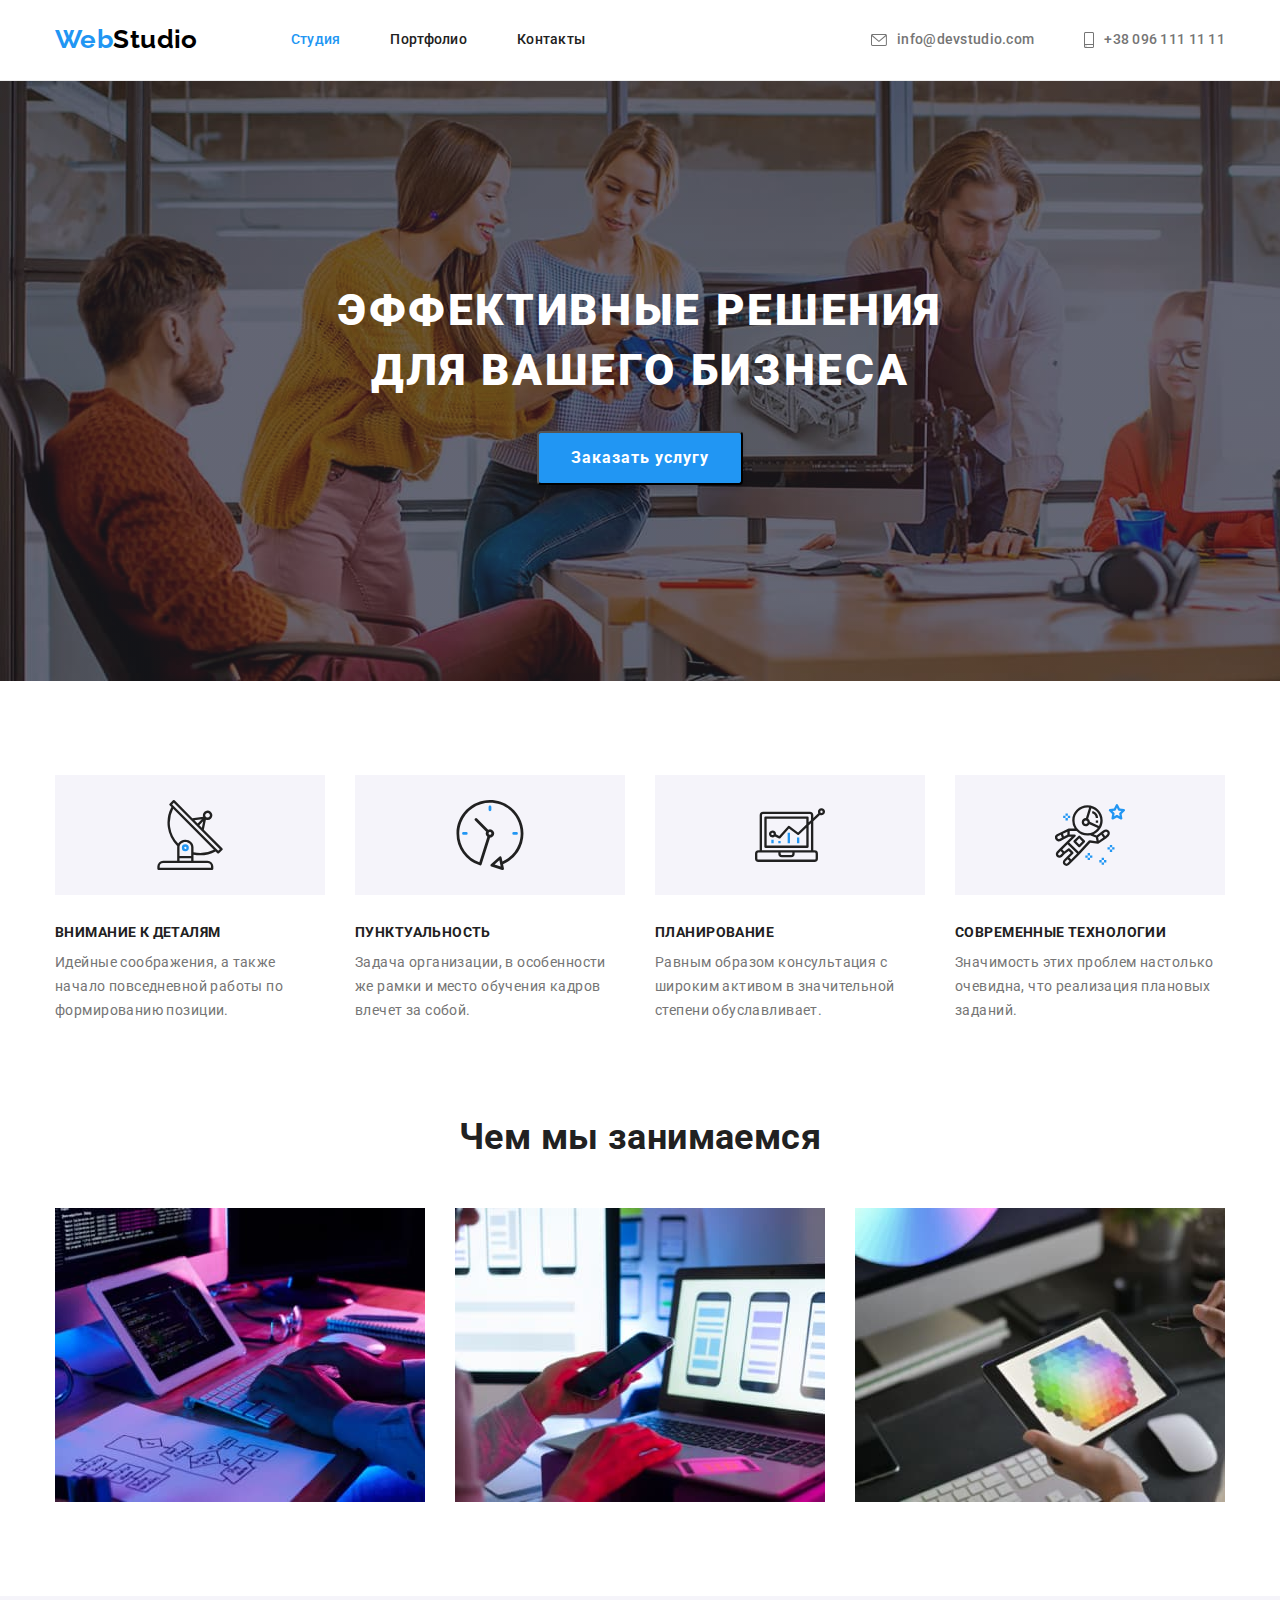
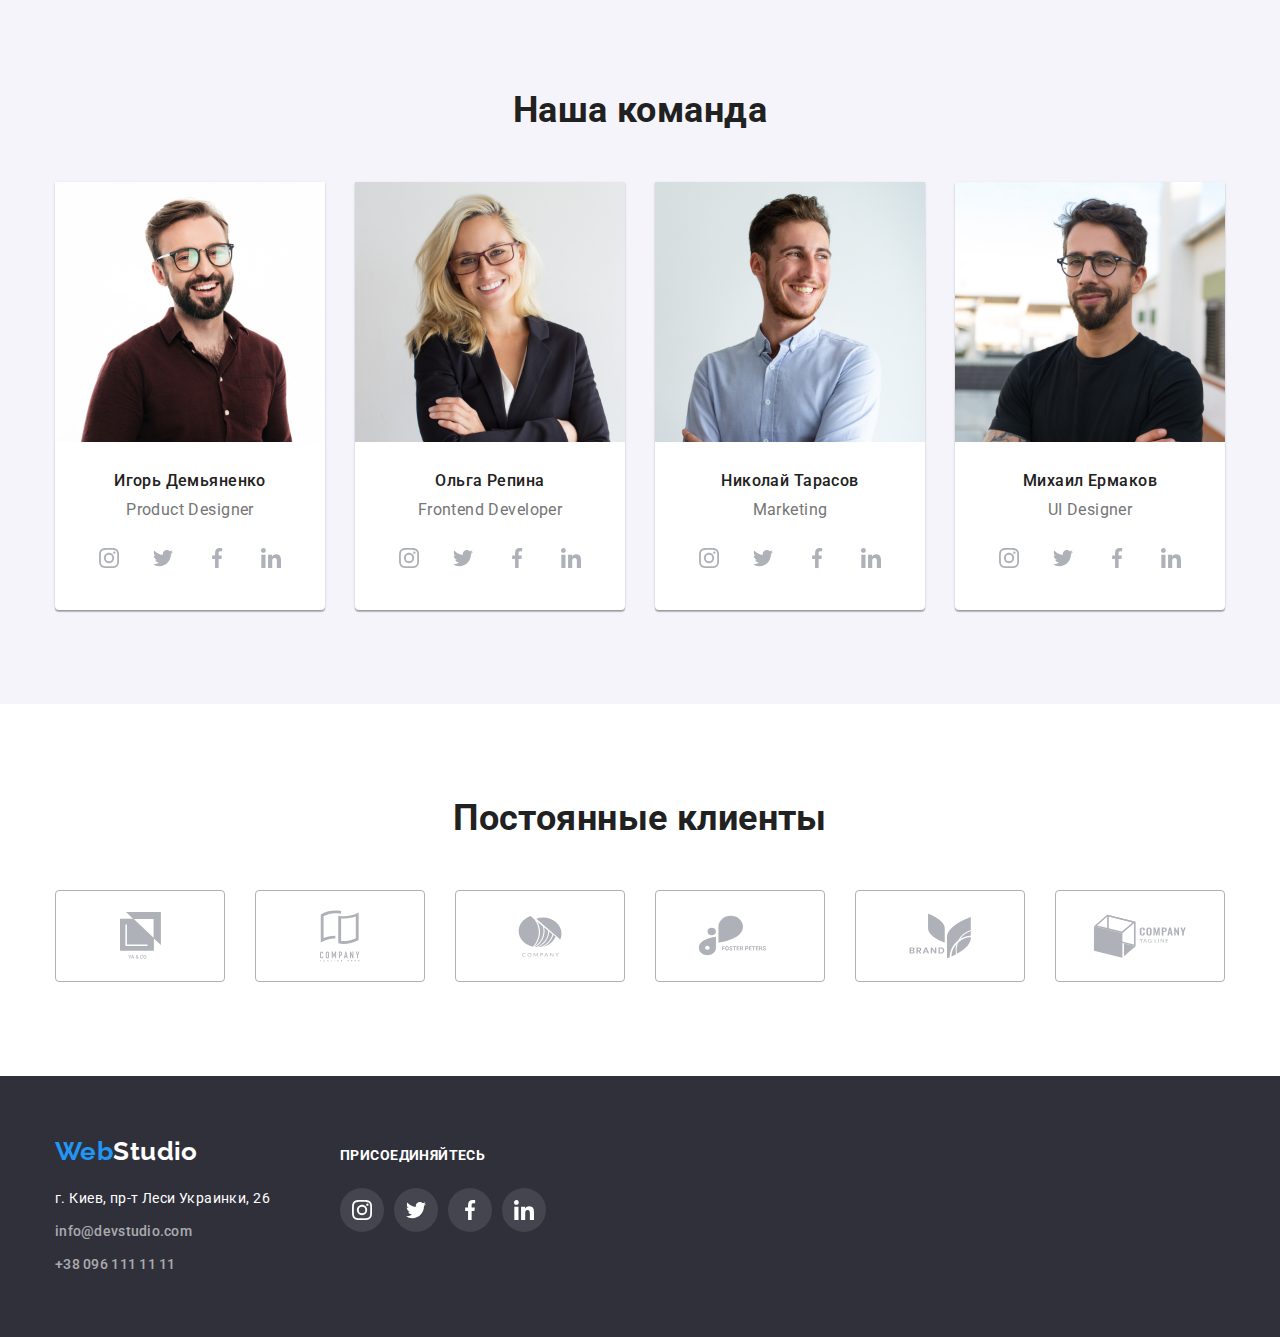
==== commit 7a8ef04e: "Отредактирована согласно замечаний ментора" ====
--- a/index.html
+++ b/index.html
@@ -21,7 +21,9 @@
     <header class="page-header">
       <div class="header-container container">
         <nav class="navigation">
-          <a href="" class="logo"><span class="accent-logo">Web</span>Studio</a>
+          <a href="./index.html" class="logo"
+            ><span class="accent-logo">Web</span>Studio</a
+          >
           <ul class="nav-list list">
             <li class="item">
               <a href="./index.html" class="link current">Студия</a>
@@ -335,42 +337,42 @@
           <ul class="clients-list list">
             <li>
               <a class="client-link link" href="">
-                <svg class="client-icon" width="106" height="60">
+                <svg class="client-icon" width="41" height="47">
                   <use href="./images/icons.svg#icon-client1"></use>
                 </svg>
               </a>
             </li>
             <li>
               <a class="client-link link" href="">
-                <svg class="client-icon" width="106" height="60">
+                <svg class="client-icon" width="40" height="52">
                   <use href="./images/icons.svg#icon-client2"></use>
                 </svg>
               </a>
             </li>
             <li>
               <a class="client-link link" href="">
-                <svg class="client-icon" width="106" height="60">
+                <svg class="client-icon" width="44" height="42">
                   <use href="./images/icons.svg#icon-client3"></use>
                 </svg>
               </a>
             </li>
             <li>
               <a class="client-link link" href="">
-                <svg class="client-icon" width="106" height="60">
+                <svg class="client-icon" width="85" height="41">
                   <use href="./images/icons.svg#icon-client4"></use>
                 </svg>
               </a>
             </li>
             <li>
               <a class="client-link link" href="">
-                <svg class="client-icon" width="106" height="60">
+                <svg class="client-icon" width="63" height="46">
                   <use href="./images/icons.svg#icon-client5"></use>
                 </svg>
               </a>
             </li>
             <li>
               <a class="client-link link" href="">
-                <svg class="client-icon" width="106" height="60">
+                <svg class="client-icon" width="94" height="44">
                   <use href="./images/icons.svg#icon-client6"></use>
                 </svg>
               </a>
@@ -383,7 +385,7 @@
     <footer class="footer">
       <div class="container footer-container">
         <div class="container-address">
-          <a href="/" class="logo-light"
+          <a href="./index.html" class="logo-light"
             ><span class="accent-logo">Web</span>Studio</a
           >
           <ul class="footer-contacts list">
@@ -404,7 +406,7 @@
         </div>
         <div class="container-social-list">
           <h3 class="social-list-title title">присоединяйтесь</h3>
-          <ul class="social-list list">
+          <ul class="social-list-footer list">
             <li class="social-list-item">
               <a href="" class="social-list-link link">
                 <svg class="social-list-icon">
--- a/css/style.css
+++ b/css/style.css
@@ -280,14 +280,15 @@
 }
 
 .advantages-icon-container {
+  display: flex;
+  justify-content: center;
+  align-items: center;
   width: 270px;
   height: 120px;
   margin-bottom: 30px;
   background-color: #f5f4fa;
 }
-.advantages-icon {
-  margin: 25px 100px;
-}
+
 /* ========== Our works section ===========*/
 
 .work-list {
@@ -399,7 +400,9 @@
 }
 
 .client-link {
-  display: block;
+  display: flex;
+  justify-content: center;
+  align-items: center;
   width: 170px;
   height: 92px;
   border: 1px solid #afb1b8;
@@ -412,7 +415,6 @@
 }
 
 .client-icon {
-  margin: 16px 32px;
   fill: #afb1b8;
 }
 
@@ -434,6 +436,7 @@
 
 .footer-container {
   display: flex;
+  align-items: baseline;
 }
 
 .container-address {
@@ -477,15 +480,19 @@
   color: var(--accent-color);
 }
 
-.container-social-list {
-  width: 206px;
-  margin-top: 12px;
-}
-
 .social-list-title {
   margin-bottom: 20px;
+
+  font-size: 14px;
   text-transform: uppercase;
   color: var(--primery-bgc);
+}
+
+.social-list-footer {
+  display: flex;
+}
+.footer .social-list-item:not(:last-child) {
+  margin-right: 10px;
 }
 
 .footer .social-list-link {
